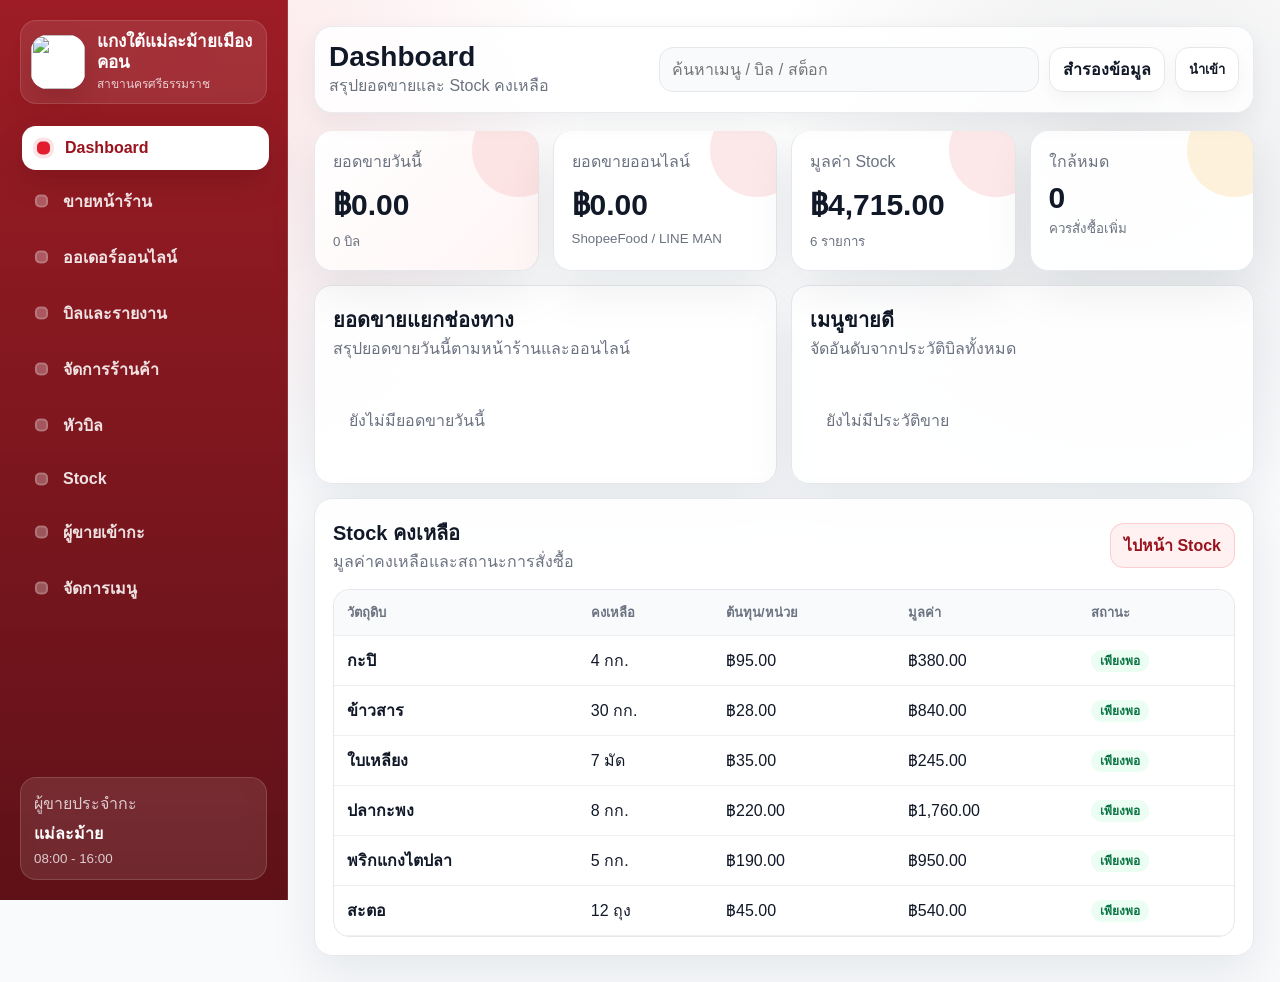
==== index.html @ e98dcb9d "Add files via upload" ====
<!doctype html>
<html lang="th">
<head>
  <meta charset="utf-8">
  <meta name="viewport" content="width=device-width, initial-scale=1">
  <title>POS ร้านอาหารใต้</title>
  <link rel="icon" href="assets/app-icon.svg" type="image/svg+xml">
  <link rel="manifest" href="manifest.json">
  <link rel="stylesheet" href="styles.css">
</head>
<body>
  <div class="app">
    <aside class="side">
      <div class="brand">
        <div class="logo"><img src="assets/app-icon.svg" alt=""></div>
        <div>
          <h1 data-shop-name>แกงใต้แม่ละม้ายเมืองคอน</h1>
          <p data-branch>ระบบ POS ร้านอาหาร</p>
        </div>
      </div>
      <nav class="nav">
        <button class="active" data-route="dashboard">Dashboard</button>
        <button data-route="pos">ขายหน้าร้าน</button>
        <button data-route="online">ออเดอร์ออนไลน์</button>
        <button data-route="orders">บิลและรายงาน</button>
        <button data-route="shop">จัดการร้านค้า</button>
        <button data-route="receipt">หัวบิล</button>
        <button data-route="stock">Stock</button>
        <button data-route="sellers">ผู้ขายเข้ากะ</button>
        <button data-route="menu">จัดการเมนู</button>
      </nav>
      <div class="shift-card">
        <span>ผู้ขายประจำกะ</span>
        <strong data-current-seller>-</strong>
        <small data-shift-time>-</small>
      </div>
    </aside>

    <main class="main">
      <header class="topbar">
        <div>
          <h2 id="pageTitle">ขายหน้าร้าน</h2>
          <p id="pageSubtitle">เลือกเมนู รับออเดอร์ และปิดบิล</p>
        </div>
        <div class="toolbar">
          <input id="searchInput" type="search" placeholder="ค้นหาเมนู / บิล / สต็อก">
          <button id="backupBtn" class="ghost">สำรองข้อมูล</button>
          <label class="ghost import">นำเข้า<input id="restoreInput" type="file" accept="application/json"></label>
        </div>
      </header>

      <section id="view-dashboard" class="view active">
        <div class="dashboard-kpis">
          <div class="dash-kpi sales"><span>ยอดขายวันนี้</span><strong id="dashSales">฿0.00</strong><small id="dashBills">0 บิล</small></div>
          <div class="dash-kpi"><span>ยอดขายออนไลน์</span><strong id="dashOnlineSales">฿0.00</strong><small>ShopeeFood / LINE MAN</small></div>
          <div class="dash-kpi"><span>มูลค่า Stock</span><strong id="dashStockValue">฿0.00</strong><small id="dashStockItems">0 รายการ</small></div>
          <div class="dash-kpi alert"><span>ใกล้หมด</span><strong id="dashLowStock">0</strong><small>ควรสั่งซื้อเพิ่ม</small></div>
        </div>
        <div class="dashboard-grid">
          <section class="panel">
            <div class="panel-head">
              <div><h3>ยอดขายแยกช่องทาง</h3><p>สรุปยอดขายวันนี้ตามหน้าร้านและออนไลน์</p></div>
            </div>
            <div id="channelSummary" class="summary-list"></div>
          </section>
          <section class="panel">
            <div class="panel-head">
              <div><h3>เมนูขายดี</h3><p>จัดอันดับจากประวัติบิลทั้งหมด</p></div>
            </div>
            <div id="bestSellerSummary" class="summary-list"></div>
          </section>
          <section class="panel wide-panel">
            <div class="panel-head">
              <div><h3>Stock คงเหลือ</h3><p>มูลค่าคงเหลือและสถานะการสั่งซื้อ</p></div>
              <button class="primary-soft" data-route-shortcut="stock">ไปหน้า Stock</button>
            </div>
            <div class="table-wrap">
              <table>
                <thead><tr><th>วัตถุดิบ</th><th>คงเหลือ</th><th>ต้นทุน/หน่วย</th><th>มูลค่า</th><th>สถานะ</th></tr></thead>
                <tbody id="dashboardStockTable"></tbody>
              </table>
            </div>
          </section>
        </div>
      </section>

      <section id="view-pos" class="view">
        <div class="pos-grid">
          <section class="panel">
            <div class="panel-head">
              <div>
                <h3>เมนูอาหารใต้</h3>
                <p>แตะเมนูเพื่อเพิ่มลงบิล</p>
              </div>
              <div id="categoryTabs" class="tabs"></div>
            </div>
            <div id="menuCards" class="menu-cards"></div>
          </section>

          <aside class="panel bill-panel">
            <div class="bill-head">
              <label>โต๊ะ / ช่องทาง<select id="tableSelect"></select></label>
              <label>ผู้ขาย<select id="sellerSelect"></select></label>
            </div>
            <div class="bill-meta">
              <strong id="billNo">บิลใหม่</strong>
              <span id="billQty">0 รายการ</span>
            </div>
            <div id="cartItems" class="cart"></div>
            <div class="summary">
              <div><span>ยอดอาหาร</span><strong id="sumSub">฿0.00</strong></div>
              <div><span>ส่วนลด</span><input id="discountInput" type="number" min="0" step="1" value="0"></div>
              <div><span>ค่าบริการ</span><strong id="sumService">฿0.00</strong></div>
              <div><span>ภาษี</span><strong id="sumTax">฿0.00</strong></div>
              <div class="total"><span>รวมสุทธิ</span><strong id="sumTotal">฿0.00</strong></div>
            </div>
            <div class="pay">
              <div class="pay-tabs" id="payTabs">
                <button class="active" data-pay="เงินสด">เงินสด</button>
                <button data-pay="โอน">โอน</button>
                <button data-pay="บัตร">บัตร</button>
                <button data-pay="แพลตฟอร์ม">แพลตฟอร์ม</button>
              </div>
              <label>รับเงิน<input id="paidInput" type="number" min="0" step="1"></label>
              <div class="change">เงินทอน <strong id="changeText">฿0.00</strong></div>
              <div class="bill-actions">
                <button id="clearBillBtn" class="danger-soft">ล้างบิล</button>
                <button id="checkoutBtn" class="primary">ชำระเงิน / พิมพ์</button>
              </div>
            </div>
          </aside>
        </div>
      </section>

      <section id="view-online" class="view">
        <div class="panel">
          <div class="panel-head">
            <div>
              <h3>ออเดอร์ออนไลน์</h3>
              <p>รับออเดอร์จากแพลตฟอร์มเดลิเวอรี แล้วส่งเข้าหน้าขายทันที</p>
            </div>
          </div>
          <div id="onlineChannels" class="online-grid"></div>
        </div>
        <div class="panel online-help">
          <h3>ขั้นตอนรับออเดอร์</h3>
          <div class="steps">
            <div><strong>1</strong><span>เลือกระบบ ShopeeFood หรือ LINE MAN</span></div>
            <div><strong>2</strong><span>เพิ่มรายการอาหารตามออเดอร์ลูกค้า</span></div>
            <div><strong>3</strong><span>เลือกชำระแบบแพลตฟอร์ม แล้วปิดบิล/พิมพ์ใบสั่งอาหาร</span></div>
          </div>
        </div>
      </section>

      <section id="view-orders" class="view">
        <div class="kpis">
          <div><span>ยอดขายวันนี้</span><strong id="kpiSales">฿0.00</strong></div>
          <div><span>จำนวนบิล</span><strong id="kpiBills">0</strong></div>
          <div><span>เฉลี่ยต่อบิล</span><strong id="kpiAvg">฿0.00</strong></div>
          <div><span>เมนูขายดี</span><strong id="kpiBest">-</strong></div>
        </div>
        <div class="panel">
          <div class="panel-head">
            <div><h3>ประวัติบิล</h3><p>ดูย้อนหลังและพิมพ์ใบเสร็จซ้ำ</p></div>
            <button id="printReportBtn" class="ghost">พิมพ์รายงาน</button>
          </div>
          <div class="table-wrap">
            <table>
              <thead><tr><th>เวลา</th><th>เลขบิล</th><th>โต๊ะ</th><th>ผู้ขาย</th><th>ชำระ</th><th>ยอดสุทธิ</th><th></th></tr></thead>
              <tbody id="ordersTable"></tbody>
            </table>
          </div>
        </div>
      </section>

      <section id="view-shop" class="view">
        <div class="panel">
          <div class="panel-head"><div><h3>จัดการร้านค้า</h3><p>ข้อมูลร้านสำหรับระบบและใบเสร็จ</p></div></div>
          <form id="shopForm" class="form-grid">
            <label>ชื่อร้าน<input name="name" required></label>
            <label>สาขา<input name="branch"></label>
            <label>เบอร์โทร<input name="phone"></label>
            <label>เลขผู้เสียภาษี<input name="taxId"></label>
            <label class="wide">ที่อยู่<textarea name="address" rows="3"></textarea></label>
            <label>ค่าบริการ (%)<input name="serviceRate" type="number" min="0" step="0.1"></label>
            <label>ภาษี (%)<input name="taxRate" type="number" min="0" step="0.1"></label>
            <button class="primary wide" type="submit">บันทึกข้อมูลร้าน</button>
          </form>
        </div>
      </section>

      <section id="view-receipt" class="view">
        <div class="panel">
          <div class="panel-head"><div><h3>หัวบิลและข้อความท้ายบิล</h3><p>ปรับข้อความที่ปรากฏบนใบเสร็จ</p></div></div>
          <form id="receiptForm" class="form-grid">
            <label>ชื่อหัวบิล<input name="title"></label>
            <label>เลขเครื่อง POS<input name="posId"></label>
            <label class="wide">ข้อความหัวบิล<textarea name="headerNote" rows="3"></textarea></label>
            <label class="wide">ข้อความท้ายบิล<textarea name="footerNote" rows="3"></textarea></label>
            <button class="primary wide" type="submit">บันทึกหัวบิล</button>
          </form>
          <div id="receiptPreview" class="receipt-preview"></div>
        </div>
      </section>

      <section id="view-stock" class="view">
        <div class="panel">
          <div class="panel-head">
            <div><h3>Stock วัตถุดิบ</h3><p>จำนวนคงเหลือ ต้นทุน และจุดสั่งซื้อ</p></div>
            <button id="newStockBtn" class="primary-soft">เพิ่มวัตถุดิบ</button>
          </div>
          <div id="stockCards" class="stock-cards"></div>
        </div>
      </section>

      <section id="view-sellers" class="view">
        <div class="panel">
          <div class="panel-head">
            <div><h3>จัดการผู้ขายที่เข้ากะ</h3><p>เปิด/ปิดกะ เลือกผู้ขายประจำหน้าร้าน</p></div>
            <button id="newSellerBtn" class="primary-soft">เพิ่มผู้ขาย</button>
          </div>
          <div id="sellerCards" class="seller-cards"></div>
        </div>
      </section>

      <section id="view-menu" class="view">
        <div class="panel">
          <div class="panel-head">
            <div><h3>จัดการเมนู</h3><p>เพิ่มรูปอาหาร ราคา หมวด และสถานะเปิดขาย</p></div>
            <button id="newMenuBtn" class="primary-soft">เพิ่มเมนู</button>
          </div>
          <div class="table-wrap">
            <table>
              <thead><tr><th>รูป</th><th>เมนู</th><th>หมวด</th><th>ราคา</th><th>สถานะ</th><th></th></tr></thead>
              <tbody id="menuTable"></tbody>
            </table>
          </div>
        </div>
      </section>
    </main>
  </div>

  <dialog id="menuDialog">
    <form id="menuForm" method="dialog" class="dialog-form">
      <h3>เมนูอาหาร</h3>
      <input type="hidden" name="id">
      <label>ชื่อเมนู<input name="name" required></label>
      <label>หมวด<input name="category" required></label>
      <label>ราคา<input name="price" type="number" min="0" step="1" required></label>
      <label>รูปอาหาร<input name="imageFile" type="file" accept="image/*"></label>
      <img id="menuImagePreview" class="image-preview" alt="">
      <label class="check"><input name="available" type="checkbox"> เปิดขาย</label>
      <div class="dialog-actions"><button type="button" data-close-dialog class="ghost">ยกเลิก</button><button class="primary" value="default">บันทึก</button></div>
    </form>
  </dialog>

  <dialog id="stockDialog">
    <form id="stockForm" method="dialog" class="dialog-form">
      <h3>วัตถุดิบ</h3>
      <input type="hidden" name="id">
      <label>ชื่อวัตถุดิบ<input name="name" required></label>
      <label>จำนวนคงเหลือ<input name="qty" type="number" min="0" step="0.1" required></label>
      <label>หน่วย<input name="unit" required></label>
      <label>ราคาต้นทุนต่อหน่วย<input name="cost" type="number" min="0" step="0.01"></label>
      <label>จุดสั่งซื้อ<input name="reorder" type="number" min="0" step="0.1"></label>
      <div class="dialog-actions"><button type="button" data-close-dialog class="ghost">ยกเลิก</button><button class="primary" value="default">บันทึก</button></div>
    </form>
  </dialog>

  <dialog id="sellerDialog">
    <form id="sellerForm" method="dialog" class="dialog-form">
      <h3>ผู้ขาย</h3>
      <input type="hidden" name="id">
      <label>ชื่อผู้ขาย<input name="name" required></label>
      <label>ตำแหน่ง<input name="role" placeholder="แคชเชียร์ / เจ้าของร้าน"></label>
      <label>เวลาเข้ากะ<input name="shiftStart" type="time"></label>
      <label>เวลาออกกะ<input name="shiftEnd" type="time"></label>
      <label class="check"><input name="active" type="checkbox"> อยู่ในกะ</label>
      <div class="dialog-actions"><button type="button" data-close-dialog class="ghost">ยกเลิก</button><button class="primary" value="default">บันทึก</button></div>
    </form>
  </dialog>

  <div id="printArea" class="print-area"></div>
  <script src="app.js"></script>
</body>
</html>
---- styles.css ----
:root {
  --bg: #f6f7fb;
  --panel: #ffffff;
  --ink: #171923;
  --muted: #667085;
  --line: #e4e7ec;
  --red: #d71920;
  --red-dark: #a80f16;
  --red-soft: #fff1f2;
  --green: #087443;
  --amber: #a15c07;
  --shadow: 0 18px 46px rgba(16, 24, 40, 0.09);
  --radius: 8px;
}

* { box-sizing: border-box; }
body {
  margin: 0;
  color: var(--ink);
  background:
    linear-gradient(135deg, rgba(215, 25, 32, 0.08), transparent 32%),
    linear-gradient(315deg, rgba(215, 25, 32, 0.06), transparent 36%),
    var(--bg);
  font-family: "Segoe UI", Tahoma, sans-serif;
}
button, input, select, textarea { font: inherit; }
button { border: 0; cursor: pointer; }
input, select, textarea {
  width: 100%;
  border: 1px solid var(--line);
  border-radius: var(--radius);
  padding: 10px 12px;
  background: #fff;
  color: var(--ink);
}
input:focus, select:focus, textarea:focus {
  outline: none;
  border-color: rgba(215, 25, 32, 0.55);
  box-shadow: 0 0 0 3px rgba(215, 25, 32, 0.1);
}
.app {
  min-height: 100vh;
  display: grid;
  grid-template-columns: 270px 1fr;
}
.side {
  background: linear-gradient(180deg, #b80f18, #780a10);
  color: #fff;
  padding: 22px;
  display: flex;
  flex-direction: column;
  gap: 22px;
}
.brand {
  display: grid;
  grid-template-columns: 54px 1fr;
  gap: 12px;
  align-items: center;
}
.logo {
  height: 54px;
  width: 54px;
  border-radius: var(--radius);
  display: grid;
  place-items: center;
  background: #fff;
  color: var(--red-dark);
  font-weight: 900;
  overflow: hidden;
  box-shadow: 0 12px 26px rgba(82, 7, 12, 0.22);
}
.logo img {
  width: 100%;
  height: 100%;
  display: block;
}
.brand h1, .brand p, .topbar h2, .topbar p, .panel-head h3, .panel-head p { margin: 0; }
.brand h1 { font-size: 18px; line-height: 1.25; }
.brand p, .shift-card span, .shift-card small { color: rgba(255, 255, 255, 0.76); }
.nav { display: grid; gap: 8px; }
.nav button {
  min-height: 46px;
  text-align: left;
  color: #fff;
  background: rgba(255, 255, 255, 0.07);
  border: 1px solid rgba(255, 255, 255, 0.14);
  border-radius: var(--radius);
  padding: 10px 12px;
}
.nav button.active, .nav button:hover {
  background: #fff;
  color: var(--red-dark);
}
.shift-card {
  margin-top: auto;
  display: grid;
  gap: 5px;
  border: 1px solid rgba(255, 255, 255, 0.14);
  background: rgba(255, 255, 255, 0.08);
  border-radius: var(--radius);
  padding: 13px;
}
.main { padding: 24px; min-width: 0; }
.topbar {
  display: flex;
  justify-content: space-between;
  gap: 18px;
  align-items: center;
  margin-bottom: 18px;
}
.topbar h2 { font-size: 30px; }
.topbar p, .panel-head p, label { color: var(--muted); }
.toolbar { display: flex; gap: 10px; align-items: center; }
#searchInput { width: min(34vw, 380px); }
.view { display: none; }
.view.active { display: block; }
.panel, .kpis > div, .dash-kpi {
  background: rgba(255, 255, 255, 0.92);
  border: 1px solid var(--line);
  border-radius: var(--radius);
  box-shadow: var(--shadow);
}
.panel { padding: 16px; }
.panel-head {
  display: flex;
  justify-content: space-between;
  align-items: flex-start;
  gap: 12px;
  margin-bottom: 15px;
}
.panel-head h3 { font-size: 22px; }
.pos-grid {
  display: grid;
  grid-template-columns: minmax(0, 1fr) 410px;
  gap: 16px;
}
.tabs, .pay-tabs { display: flex; flex-wrap: wrap; gap: 7px; }
.tabs button, .pay-tabs button {
  border-radius: var(--radius);
  background: #f2f4f7;
  color: var(--ink);
  padding: 8px 11px;
}
.tabs button.active, .pay-tabs button.active {
  background: var(--red);
  color: #fff;
}
.menu-cards {
  display: grid;
  grid-template-columns: repeat(auto-fill, minmax(190px, 1fr));
  gap: 13px;
}
.food-card {
  min-height: 220px;
  background: #fff;
  border: 1px solid var(--line);
  border-radius: var(--radius);
  overflow: hidden;
  display: grid;
  text-align: left;
  transition: transform .16s ease, box-shadow .16s ease;
}
.food-card:hover {
  transform: translateY(-2px);
  box-shadow: 0 16px 30px rgba(215, 25, 32, 0.14);
  border-color: rgba(215, 25, 32, 0.28);
}
.food-img {
  aspect-ratio: 4 / 3;
  background: linear-gradient(135deg, #fff1f2, #f8fafc);
  display: grid;
  place-items: center;
  color: var(--red-dark);
  font-weight: 800;
  overflow: hidden;
}
.food-img img { width: 100%; height: 100%; object-fit: cover; display: block; }
.food-body { padding: 12px; display: grid; gap: 6px; }
.food-body small { color: var(--muted); }
.price { color: var(--red-dark); font-weight: 900; font-size: 20px; }
.bill-panel {
  position: sticky;
  top: 18px;
  max-height: calc(100vh - 48px);
  display: flex;
  flex-direction: column;
}
.bill-head { display: grid; grid-template-columns: 1fr 1fr; gap: 10px; }
label { display: grid; gap: 6px; font-size: 13px; }
.bill-meta, .change {
  display: flex;
  justify-content: space-between;
  padding: 12px 0;
  color: var(--muted);
}
.cart {
  min-height: 190px;
  overflow: auto;
  border-top: 1px solid var(--line);
  border-bottom: 1px solid var(--line);
}
.cart-line {
  display: grid;
  grid-template-columns: 1fr auto;
  gap: 10px;
  padding: 12px 0;
  border-bottom: 1px dashed var(--line);
}
.qty { display: flex; align-items: center; justify-content: flex-end; gap: 6px; margin-top: 6px; }
.qty button {
  width: 30px;
  height: 30px;
  border-radius: 50%;
  color: var(--red-dark);
  background: var(--red-soft);
}
.summary { display: grid; gap: 8px; padding: 14px 0; }
.summary > div { display: flex; justify-content: space-between; align-items: center; gap: 10px; }
.summary input { max-width: 120px; text-align: right; }
.summary .total {
  border-top: 1px solid var(--line);
  padding-top: 9px;
  font-size: 22px;
}
.pay { margin-top: auto; display: grid; gap: 10px; }
.bill-actions { display: grid; grid-template-columns: 1fr 1.5fr; gap: 9px; }
.dashboard-kpis {
  display: grid;
  grid-template-columns: repeat(4, minmax(0, 1fr));
  gap: 12px;
  margin-bottom: 14px;
}
.dash-kpi {
  padding: 16px;
  border-top: 5px solid var(--red);
}
.dash-kpi.sales {
  background: linear-gradient(135deg, #fff, #fff5f5);
}
.dash-kpi.alert {
  border-top-color: #f59e0b;
}
.dash-kpi span,
.dash-kpi small {
  display: block;
  color: var(--muted);
}
.dash-kpi strong {
  display: block;
  margin: 7px 0 3px;
  font-size: 27px;
}
.dashboard-grid {
  display: grid;
  grid-template-columns: 1fr 1fr;
  gap: 14px;
}
.wide-panel {
  grid-column: 1 / -1;
}
.summary-list {
  display: grid;
  gap: 10px;
}
.summary-row {
  display: flex;
  justify-content: space-between;
  align-items: center;
  gap: 12px;
  border: 1px solid var(--line);
  border-radius: var(--radius);
  background: #fff;
  padding: 12px;
}
.summary-row span,
.summary-row small {
  display: grid;
  gap: 3px;
}
.summary-row small {
  color: var(--muted);
  font-size: 12px;
}
.online-grid {
  display: grid;
  grid-template-columns: repeat(auto-fit, minmax(260px, 1fr));
  gap: 14px;
}
.online-card {
  border: 1px solid var(--line);
  border-top: 5px solid var(--channel);
  border-radius: var(--radius);
  background: #fff;
  padding: 16px;
  display: grid;
  gap: 12px;
}
.online-mark {
  width: 54px;
  height: 54px;
  border-radius: 14px;
  display: grid;
  place-items: center;
  color: #fff;
  background: var(--channel);
  font-weight: 900;
  box-shadow: 0 12px 26px rgba(16, 24, 40, 0.16);
}
.online-card > div:nth-child(2) {
  display: grid;
  gap: 4px;
}
.online-card > div:nth-child(2) span {
  color: var(--muted);
}
.online-stats {
  display: grid;
  grid-template-columns: 1fr 1fr;
  gap: 8px;
}
.online-stats > div {
  background: #f8fafc;
  border: 1px solid var(--line);
  border-radius: var(--radius);
  padding: 10px;
}
.online-stats small {
  display: block;
  color: var(--muted);
  margin-bottom: 4px;
}
.online-help {
  margin-top: 14px;
}
.steps {
  display: grid;
  grid-template-columns: repeat(3, minmax(0, 1fr));
  gap: 12px;
}
.steps > div {
  display: grid;
  grid-template-columns: 34px 1fr;
  align-items: center;
  gap: 9px;
  border: 1px solid var(--line);
  border-radius: var(--radius);
  padding: 12px;
  background: #fff;
}
.steps strong {
  width: 34px;
  height: 34px;
  border-radius: 50%;
  display: grid;
  place-items: center;
  background: var(--red-soft);
  color: var(--red-dark);
}
.primary, .primary-soft, .ghost, .danger-soft {
  min-height: 40px;
  border-radius: var(--radius);
  padding: 9px 13px;
  display: inline-flex;
  align-items: center;
  justify-content: center;
  gap: 8px;
  white-space: nowrap;
}
.primary { background: var(--red); color: #fff; font-weight: 800; }
.primary:hover { background: var(--red-dark); }
.primary-soft { background: var(--red-soft); color: var(--red-dark); font-weight: 700; }
.ghost { background: #fff; color: var(--ink); border: 1px solid var(--line); }
.danger-soft { background: #fff1f2; color: #b42318; }
.import input { display: none; }
.kpis {
  display: grid;
  grid-template-columns: repeat(4, minmax(0, 1fr));
  gap: 12px;
  margin-bottom: 14px;
}
.kpis > div { padding: 16px; }
.kpis span { display: block; color: var(--muted); font-size: 13px; }
.kpis strong { display: block; margin-top: 6px; font-size: 24px; }
.table-wrap { overflow: auto; }
table { width: 100%; border-collapse: collapse; }
th, td { text-align: left; padding: 12px 13px; border-bottom: 1px solid var(--line); vertical-align: middle; }
th { color: var(--muted); font-size: 13px; background: #fbfcfe; }
.row-actions { display: flex; gap: 7px; justify-content: flex-end; }
.row-actions button { border-radius: var(--radius); padding: 7px 9px; background: #f2f4f7; color: var(--ink); }
.thumb { width: 62px; height: 48px; border-radius: var(--radius); object-fit: cover; background: var(--red-soft); display: block; }
.form-grid {
  display: grid;
  grid-template-columns: repeat(2, minmax(0, 1fr));
  gap: 14px;
}
.wide { grid-column: 1 / -1; }
.receipt-preview {
  margin-top: 16px;
  width: min(360px, 100%);
  background: #fff;
  border: 1px dashed var(--line);
  border-radius: var(--radius);
  padding: 16px;
  line-height: 1.55;
}
.stock-cards, .seller-cards {
  display: grid;
  grid-template-columns: repeat(auto-fill, minmax(240px, 1fr));
  gap: 12px;
}
.stock-card, .seller-card {
  background: #fff;
  border: 1px solid var(--line);
  border-radius: var(--radius);
  padding: 14px;
  display: grid;
  gap: 9px;
}
.stock-card.low { border-color: rgba(215, 25, 32, .36); background: #fff8f8; }
.pill {
  justify-self: start;
  border-radius: 999px;
  padding: 4px 9px;
  font-size: 12px;
  background: var(--red-soft);
  color: var(--red-dark);
}
.pill.ok { background: #ecfdf3; color: var(--green); }
.pill.warn { background: #fff4df; color: var(--amber); }
.meter { height: 9px; border-radius: 999px; overflow: hidden; background: #eef2f6; }
.meter span { display: block; height: 100%; background: var(--red); }
dialog {
  width: min(460px, calc(100vw - 24px));
  border: 0;
  border-radius: var(--radius);
  box-shadow: var(--shadow);
}
dialog::backdrop { background: rgba(15, 23, 42, .42); }
.dialog-form { display: grid; gap: 12px; }
.dialog-form h3 { margin: 0; }
.dialog-actions { display: flex; justify-content: flex-end; gap: 8px; }
.check { display: flex; align-items: center; gap: 9px; color: var(--ink); }
.check input { width: auto; }
.image-preview {
  display: none;
  width: 130px;
  height: 95px;
  object-fit: cover;
  border-radius: var(--radius);
  border: 1px solid var(--line);
}
.empty { color: var(--muted); padding: 16px; }
.print-area { display: none; }
@media print {
  body * { visibility: hidden; }
  .print-area, .print-area * { visibility: visible; }
  .print-area {
    display: block;
    position: absolute;
    left: 0;
    top: 0;
    width: 72mm;
    padding: 7mm;
    background: #fff;
    color: #000;
    font-size: 12px;
  }
  .print-area h2 { margin: 0 0 5px; text-align: center; font-size: 17px; }
  .print-row { display: flex; justify-content: space-between; gap: 8px; }
  .print-center { text-align: center; }
}
@media (max-width: 1160px) {
  .app { grid-template-columns: 1fr; }
  .side { position: sticky; top: 0; z-index: 5; padding: 12px; }
  .nav { grid-template-columns: repeat(9, minmax(120px, 1fr)); overflow-x: auto; }
  .shift-card { display: none; }
  .pos-grid { grid-template-columns: 1fr; }
  .bill-panel { position: static; max-height: none; }
}
@media (max-width: 740px) {
  .main { padding: 14px; }
  .topbar, .toolbar, .panel-head { display: grid; }
  #searchInput { width: 100%; }
  .kpis, .form-grid, .bill-head, .steps, .dashboard-kpis, .dashboard-grid { grid-template-columns: 1fr; }
  .wide-panel { grid-column: auto; }
  .wide { grid-column: auto; }
}

/* Modern UI refresh */
:root {
  --bg: #f8fafc;
  --panel: #ffffff;
  --ink: #111827;
  --muted: #6b7280;
  --line: #e5e7eb;
  --red: #e11d2e;
  --red-dark: #99131c;
  --red-soft: #fff1f2;
  --green: #087443;
  --amber: #b45309;
  --shadow: 0 18px 50px rgba(15, 23, 42, 0.08);
  --shadow-soft: 0 8px 24px rgba(15, 23, 42, 0.06);
}

body {
  background:
    radial-gradient(circle at 12% 8%, rgba(225, 29, 46, 0.12), transparent 30%),
    radial-gradient(circle at 88% 14%, rgba(15, 23, 42, 0.08), transparent 26%),
    linear-gradient(180deg, #fff, var(--bg) 42%);
}

.app {
  grid-template-columns: 288px 1fr;
}

.side {
  position: sticky;
  top: 0;
  height: 100vh;
  background:
    linear-gradient(180deg, rgba(153, 19, 28, 0.96), rgba(91, 12, 19, 0.98)),
    radial-gradient(circle at 35% 8%, rgba(255, 255, 255, 0.18), transparent 32%);
  padding: 20px;
  border-right: 1px solid rgba(255, 255, 255, 0.12);
}

.brand {
  padding: 10px;
  border-radius: 16px;
  background: rgba(255, 255, 255, 0.09);
  border: 1px solid rgba(255, 255, 255, 0.13);
}

.logo {
  border-radius: 16px;
}

.brand h1 {
  font-size: 17px;
  font-weight: 850;
}

.brand p {
  font-size: 12px;
}

.nav {
  gap: 7px;
}

.nav button {
  position: relative;
  min-height: 44px;
  padding: 11px 12px 11px 42px;
  border-radius: 14px;
  color: rgba(255, 255, 255, 0.88);
  background: transparent;
  border: 1px solid transparent;
  font-weight: 650;
  transition: background .16s ease, color .16s ease, transform .16s ease;
}

.nav button::before {
  content: "";
  position: absolute;
  left: 14px;
  top: 50%;
  width: 13px;
  height: 13px;
  border-radius: 5px;
  background: rgba(255, 255, 255, 0.28);
  transform: translateY(-50%);
  box-shadow: inset 0 0 0 2px rgba(255, 255, 255, 0.18);
}

.nav button.active,
.nav button:hover {
  color: var(--red-dark);
  background: #fff;
  border-color: rgba(255, 255, 255, 0.72);
  transform: translateX(2px);
  box-shadow: 0 14px 28px rgba(63, 7, 12, 0.18);
}

.nav button.active::before,
.nav button:hover::before {
  background: var(--red);
  box-shadow: 0 0 0 4px rgba(225, 29, 46, 0.12);
}

.shift-card {
  border-radius: 16px;
  background: rgba(255, 255, 255, 0.1);
  backdrop-filter: blur(8px);
}

.main {
  padding: 26px;
}

.topbar {
  position: sticky;
  top: 0;
  z-index: 4;
  padding: 14px;
  border: 1px solid rgba(229, 231, 235, 0.82);
  border-radius: 18px;
  background: rgba(255, 255, 255, 0.84);
  backdrop-filter: blur(14px);
  box-shadow: var(--shadow-soft);
}

.topbar h2 {
  font-size: 28px;
  line-height: 1.15;
  letter-spacing: 0;
}

.toolbar {
  align-items: stretch;
}

#searchInput {
  min-height: 44px;
  border-radius: 14px;
  background: #f9fafb;
}

input,
select,
textarea {
  border-radius: 12px;
}

.panel,
.kpis > div,
.dash-kpi {
  border-radius: 18px;
  background: rgba(255, 255, 255, 0.94);
  box-shadow: var(--shadow);
}

.panel {
  padding: 18px;
}

.panel-head {
  align-items: center;
}

.panel-head h3 {
  font-size: 20px;
  letter-spacing: 0;
}

.dashboard-kpis {
  gap: 14px;
}

.dash-kpi {
  position: relative;
  overflow: hidden;
  min-height: 132px;
  padding: 18px;
  border-top: 0;
}

.dash-kpi::after {
  content: "";
  position: absolute;
  right: -28px;
  top: -28px;
  width: 94px;
  height: 94px;
  border-radius: 50%;
  background: rgba(225, 29, 46, 0.1);
}

.dash-kpi strong {
  font-size: 30px;
  letter-spacing: 0;
}

.dash-kpi.alert::after {
  background: rgba(245, 158, 11, 0.14);
}

.summary-row,
.online-card,
.stock-card,
.seller-card {
  border-radius: 16px;
  box-shadow: 0 8px 22px rgba(15, 23, 42, 0.04);
}

.summary-row {
  transition: transform .16s ease, border-color .16s ease;
}

.summary-row:hover {
  transform: translateY(-1px);
  border-color: rgba(225, 29, 46, 0.22);
}

.pos-grid {
  gap: 18px;
}

.menu-cards {
  grid-template-columns: repeat(auto-fill, minmax(210px, 1fr));
  gap: 14px;
}

.food-card {
  min-height: 238px;
  border-radius: 18px;
  box-shadow: 0 8px 24px rgba(15, 23, 42, 0.05);
}

.food-card:hover {
  transform: translateY(-3px);
  box-shadow: 0 18px 36px rgba(225, 29, 46, 0.14);
}

.food-img {
  background:
    linear-gradient(135deg, rgba(225, 29, 46, 0.14), rgba(255, 255, 255, 0.45)),
    #fff7f7;
}

.food-body {
  padding: 14px;
}

.food-body strong {
  font-size: 16px;
}

.price {
  font-size: 22px;
}

.bill-panel {
  border-color: rgba(225, 29, 46, 0.14);
}

.cart {
  border-radius: 14px;
  border: 1px solid var(--line);
  padding: 0 12px;
  background: #fafafa;
}

.cart-line {
  border-bottom-color: #edf0f3;
}

.summary {
  margin-top: 12px;
  padding: 14px;
  border-radius: 16px;
  background: #f9fafb;
}

.summary .total {
  color: var(--red-dark);
}

.pay-tabs {
  display: grid;
  grid-template-columns: repeat(4, minmax(0, 1fr));
}

.tabs button,
.pay-tabs button {
  border-radius: 999px;
  min-height: 38px;
  font-weight: 650;
}

.primary,
.primary-soft,
.ghost,
.danger-soft {
  min-height: 44px;
  border-radius: 14px;
  font-weight: 750;
}

.primary {
  background: linear-gradient(135deg, #ef3340, var(--red-dark));
  box-shadow: 0 12px 24px rgba(225, 29, 46, 0.2);
}

.primary:hover {
  filter: brightness(0.98);
}

.primary-soft {
  background: #fff1f2;
  border: 1px solid rgba(225, 29, 46, 0.16);
}

.ghost {
  background: #fff;
  box-shadow: 0 6px 16px rgba(15, 23, 42, 0.04);
}

.table-wrap {
  border: 1px solid var(--line);
  border-radius: 16px;
  background: #fff;
}

table {
  border-collapse: separate;
  border-spacing: 0;
}

th {
  background: #f8fafc;
  font-weight: 750;
}

th:first-child {
  border-top-left-radius: 16px;
}

th:last-child {
  border-top-right-radius: 16px;
}

td,
th {
  border-bottom-color: #edf0f3;
}

.pill {
  border-radius: 999px;
  font-weight: 700;
}

.online-card {
  border-top: 0;
  border-left: 6px solid var(--channel);
}

.online-mark {
  border-radius: 16px;
}

dialog {
  border-radius: 18px;
}

.dialog-form {
  gap: 14px;
}

@media (max-width: 1160px) {
  .app {
    grid-template-columns: 1fr;
  }
  .side {
    height: auto;
    position: sticky;
    padding: 12px;
  }
  .brand {
    grid-template-columns: 44px 1fr;
  }
  .logo {
    width: 44px;
    height: 44px;
  }
  .nav button {
    min-height: 42px;
    padding: 9px 12px 9px 36px;
  }
  .nav button::before {
    left: 12px;
  }
}

@media (max-width: 740px) {
  .main {
    padding: 12px;
  }
  .topbar {
    position: static;
    border-radius: 16px;
  }
  .pay-tabs,
  .bill-actions {
    grid-template-columns: 1fr 1fr;
  }
}
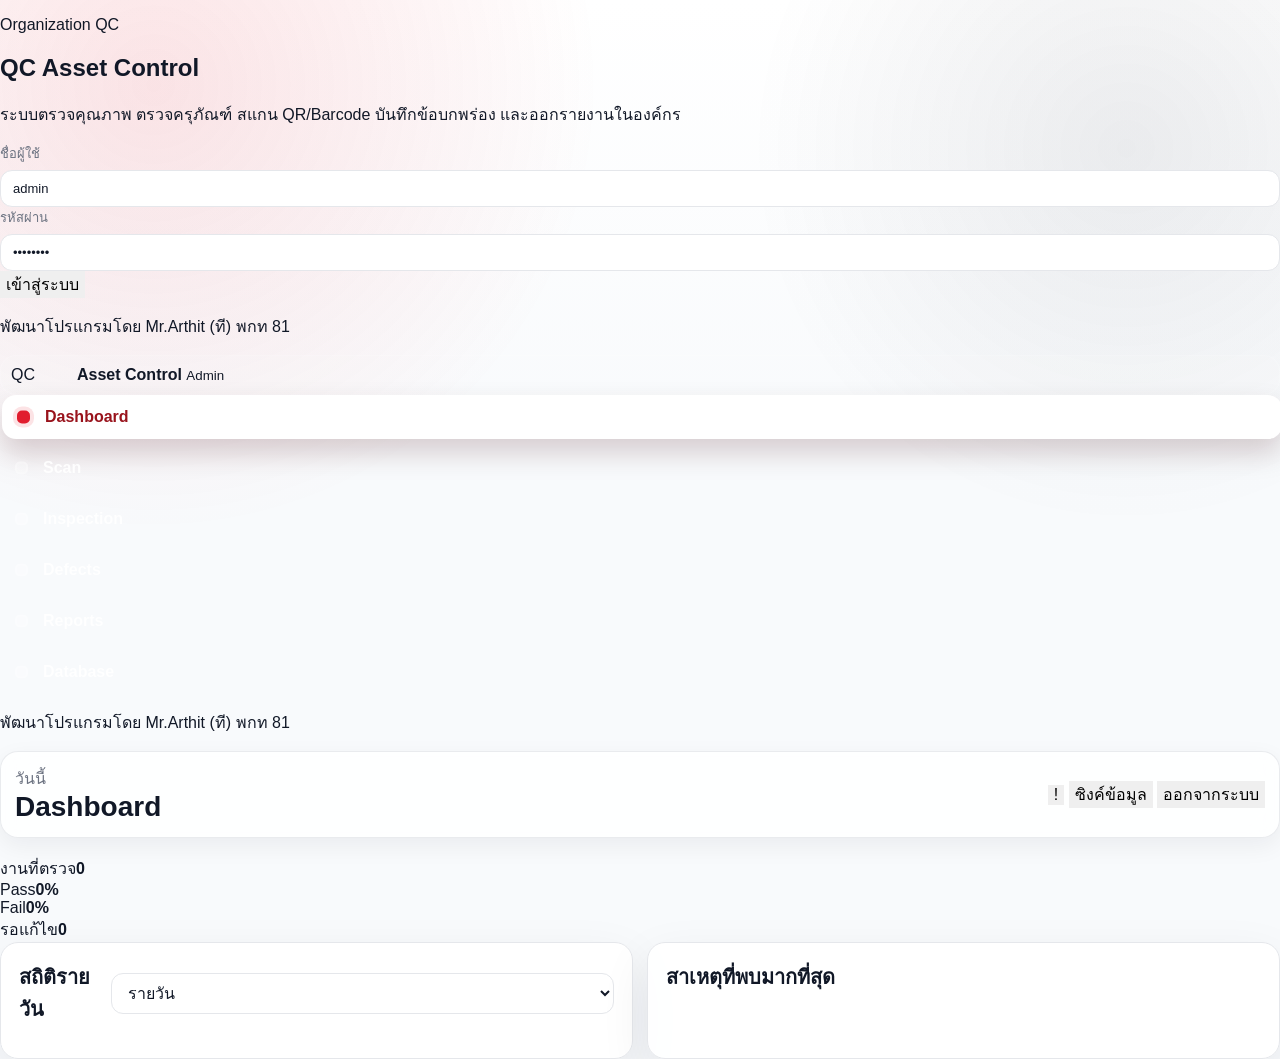
==== commit 7130db55: "Update print statement from 'Hello' to 'Goodbye'" ====
--- a/index.html
+++ b/index.html
@@ -1,286 +1,387 @@
 <!doctype html>
 <html lang="th">
-<head>
-  <meta charset="utf-8">
-  <meta name="viewport" content="width=device-width, initial-scale=1">
-  <title>POS ร้านอาหารใต้</title>
-  <link rel="icon" href="assets/app-icon.svg" type="image/svg+xml">
-  <link rel="manifest" href="manifest.json">
-  <link rel="stylesheet" href="styles.css">
-</head>
-<body>
-  <div class="app">
-    <aside class="side">
-      <div class="brand">
-        <div class="logo"><img src="assets/app-icon.svg" alt=""></div>
+  <head>
+    <meta charset="utf-8" />
+    <meta name="viewport" content="width=device-width, initial-scale=1" />
+    <title>QC Asset Control</title>
+    <link rel="stylesheet" href="styles.css" />
+  </head>
+  <body>
+    <main id="loginScreen" class="login-shell">
+      <section class="login-panel">
         <div>
-          <h1 data-shop-name>แกงใต้แม่ละม้ายเมืองคอน</h1>
-          <p data-branch>ระบบ POS ร้านอาหาร</p>
+          <p class="eyebrow">Organization QC</p>
+          <h1>QC Asset Control</h1>
+          <p class="muted">ระบบตรวจคุณภาพ ตรวจครุภัณฑ์ สแกน QR/Barcode บันทึกข้อบกพร่อง และออกรายงานในองค์กร</p>
         </div>
-      </div>
-      <nav class="nav">
-        <button class="active" data-route="dashboard">Dashboard</button>
-        <button data-route="pos">ขายหน้าร้าน</button>
-        <button data-route="online">ออเดอร์ออนไลน์</button>
-        <button data-route="orders">บิลและรายงาน</button>
-        <button data-route="shop">จัดการร้านค้า</button>
-        <button data-route="receipt">หัวบิล</button>
-        <button data-route="stock">Stock</button>
-        <button data-route="sellers">ผู้ขายเข้ากะ</button>
-        <button data-route="menu">จัดการเมนู</button>
-      </nav>
-      <div class="shift-card">
-        <span>ผู้ขายประจำกะ</span>
-        <strong data-current-seller>-</strong>
-        <small data-shift-time>-</small>
-      </div>
-    </aside>
-
-    <main class="main">
-      <header class="topbar">
-        <div>
-          <h2 id="pageTitle">ขายหน้าร้าน</h2>
-          <p id="pageSubtitle">เลือกเมนู รับออเดอร์ และปิดบิล</p>
+        <form id="loginForm" class="login-form">
+          <label>
+            ชื่อผู้ใช้
+            <input id="username" autocomplete="username" value="admin" required />
+          </label>
+          <label>
+            รหัสผ่าน
+            <input id="password" type="password" autocomplete="current-password" value="admin123" required />
+          </label>
+          <button type="submit">เข้าสู่ระบบ</button>
+          <p class="footer-credit">พัฒนาโปรแกรมโดย Mr.Arthit (ที) พกท 81</p>
+        </form>
+      </section>
+    </main>
+
+    <div id="appShell" class="app-shell hidden">
+      <aside class="sidebar">
+        <div class="brand">
+          <span class="brand-mark">QC</span>
+          <div>
+            <strong>Asset Control</strong>
+            <small id="roleBadge">Admin</small>
+          </div>
         </div>
-        <div class="toolbar">
-          <input id="searchInput" type="search" placeholder="ค้นหาเมนู / บิล / สต็อก">
-          <button id="backupBtn" class="ghost">สำรองข้อมูล</button>
-          <label class="ghost import">นำเข้า<input id="restoreInput" type="file" accept="application/json"></label>
+        <nav class="nav">
+          <button class="nav-item active" data-view="dashboard">Dashboard</button>
+          <button class="nav-item" data-view="scanner">Scan</button>
+          <button class="nav-item" data-view="inspection">Inspection</button>
+          <button class="nav-item" data-view="defects">Defects</button>
+          <button class="nav-item" data-view="reports">Reports</button>
+          <button class="nav-item" data-view="database">Database</button>
+        </nav>
+        <div class="sidebar-foot">
+          <p class="footer-credit">พัฒนาโปรแกรมโดย Mr.Arthit (ที) พกท 81</p>
         </div>
-      </header>
-
-      <section id="view-dashboard" class="view active">
-        <div class="dashboard-kpis">
-          <div class="dash-kpi sales"><span>ยอดขายวันนี้</span><strong id="dashSales">฿0.00</strong><small id="dashBills">0 บิล</small></div>
-          <div class="dash-kpi"><span>ยอดขายออนไลน์</span><strong id="dashOnlineSales">฿0.00</strong><small>ShopeeFood / LINE MAN</small></div>
-          <div class="dash-kpi"><span>มูลค่า Stock</span><strong id="dashStockValue">฿0.00</strong><small id="dashStockItems">0 รายการ</small></div>
-          <div class="dash-kpi alert"><span>ใกล้หมด</span><strong id="dashLowStock">0</strong><small>ควรสั่งซื้อเพิ่ม</small></div>
-        </div>
-        <div class="dashboard-grid">
+      </aside>
+
+      <main class="content">
+        <header class="topbar">
+          <div>
+            <p class="eyebrow" id="todayText">วันนี้</p>
+            <h2 id="viewTitle">Dashboard</h2>
+          </div>
+          <div class="top-actions">
+            <button id="notifyBtn" class="icon-button" title="แจ้งเตือน">!</button>
+            <button id="syncBtn">ซิงค์ข้อมูล</button>
+            <button id="logoutBtn" class="secondary">ออกจากระบบ</button>
+          </div>
+        </header>
+
+        <section id="dashboard" class="view active">
+          <div class="metric-grid">
+            <article class="metric"><span>งานที่ตรวจ</span><strong id="totalInspections">0</strong></article>
+            <article class="metric pass"><span>Pass</span><strong id="passRate">0%</strong></article>
+            <article class="metric fail"><span>Fail</span><strong id="failRate">0%</strong></article>
+            <article class="metric warn"><span>รอแก้ไข</span><strong id="openDefects">0</strong></article>
+          </div>
+          <div class="dashboard-grid">
+            <section class="panel">
+              <div class="panel-head">
+                <h3>สถิติรายวัน</h3>
+                <select id="chartMode">
+                  <option value="daily">รายวัน</option>
+                  <option value="monthly">รายเดือน</option>
+                </select>
+              </div>
+              <div id="barChart" class="bar-chart"></div>
+            </section>
+            <section class="panel">
+              <div class="panel-head">
+                <h3>สาเหตุที่พบมากที่สุด</h3>
+              </div>
+              <ol id="causeRanking" class="ranking"></ol>
+            </section>
+          </div>
+        </section>
+
+        <section id="scanner" class="view">
+          <div class="work-grid">
+            <section class="panel scanner-panel">
+              <div class="scan-frame">
+                <div class="scan-line"></div>
+                <span>QR / Barcode Scanner</span>
+              </div>
+              <div class="scan-actions">
+                <input id="scanInput" placeholder="สแกนหรือกรอกรหัส เช่น AST-1001" />
+                <button id="scanBtn">ดึงข้อมูล</button>
+              </div>
+              <p class="hint">รองรับการต่อยอดใช้กล้อง Android/Tablet ผ่าน Barcode Detector หรือ plugin สแกนจริง</p>
+            </section>
+            <section class="panel">
+              <div class="panel-head">
+                <h3>ข้อมูลสินค้า/ทรัพย์สิน</h3>
+              </div>
+              <div id="assetDetails" class="details empty">ยังไม่ได้เลือกทรัพย์สิน</div>
+            </section>
+          </div>
+        </section>
+
+        <section id="inspection" class="view">
+          <div class="admin-grid">
+            <form id="inspectionAssetAdminForm" class="panel form-grid compact admin-only">
+              <h3>เพิ่มรหัสทรัพย์สิน</h3>
+              <label>
+                รหัสทรัพย์สิน
+                <input id="quickAssetId" placeholder="เช่น AST-1004" required />
+              </label>
+              <label>
+                ชื่อ/รายละเอียด
+                <input id="quickAssetName" placeholder="เช่น เครื่องมือ QC ใหม่" />
+              </label>
+              <button type="submit" class="wide">เพิ่มและเลือกใช้</button>
+            </form>
+
+            <form id="checklistAdminForm" class="panel form-grid compact admin-only">
+              <h3>เพิ่มเช็กลิสต์มาตรฐาน</h3>
+              <label class="wide">
+                รายการเช็กลิสต์
+                <input id="newChecklistItem" placeholder="เช่น Serial Number ตรงกับทะเบียน" required />
+              </label>
+              <button type="submit" class="wide">เพิ่มเช็กลิสต์</button>
+            </form>
+          </div>
+
+          <form id="inspectionForm" class="panel form-grid">
+            <div class="form-header">
+              <h3>ตรวจสอบคุณภาพและทรัพย์สิน</h3>
+              <span id="selectedAssetBadge" class="status neutral">ยังไม่เลือกทรัพย์สิน</span>
+            </div>
+            <label>
+              รหัสทรัพย์สิน
+              <select id="assetSelect" required></select>
+            </label>
+            <label>
+              สถานะงาน
+              <select id="statusSelect">
+                <option>รอตรวจ</option>
+                <option>กำลังตรวจ</option>
+                <option>ผ่าน</option>
+                <option>ไม่ผ่าน</option>
+                <option>แก้ไขแล้ว</option>
+              </select>
+            </label>
+            <label>
+              ผลตรวจ
+              <select id="resultSelect">
+                <option value="Pass">Pass</option>
+                <option value="Fail">Fail</option>
+              </select>
+            </label>
+            <label>
+              คะแนนคุณภาพ
+              <input id="scoreInput" type="number" min="0" max="100" value="95" />
+            </label>
+            <label>
+              สภาพทรัพย์สิน
+              <select id="conditionSelect">
+                <option>ปกติ</option>
+                <option>ชำรุด</option>
+                <option>สูญหาย</option>
+                <option>รอซ่อม</option>
+              </select>
+            </label>
+            <label>
+              แนบรูปก่อนตรวจ
+              <input id="beforePhoto" type="file" accept="image/*" />
+            </label>
+            <label>
+              แนบรูปหลังตรวจ/จุดปัญหา
+              <input id="afterPhoto" type="file" accept="image/*" />
+            </label>
+            <div class="checklist">
+              <h4>เช็กลิสต์มาตรฐาน</h4>
+              <div id="checklistItems" class="checklist-items"></div>
+            </div>
+            <label class="wide">
+              หมายเหตุ
+              <textarea id="notesInput" rows="3" placeholder="รายละเอียดเพิ่มเติม"></textarea>
+            </label>
+            <label>
+              ลายเซ็นผู้ตรวจ
+              <input id="inspectorSign" placeholder="ชื่อผู้ตรวจ" required />
+            </label>
+            <label>
+              ลายเซ็นผู้อนุมัติ
+              <input id="approverSign" placeholder="ชื่อผู้อนุมัติ" />
+            </label>
+            <div class="gps-row">
+              <button type="button" id="gpsBtn" class="secondary">บันทึก GPS/เวลา</button>
+              <span id="gpsText" class="hint">ยังไม่มีพิกัด</span>
+            </div>
+            <button type="submit" class="wide">บันทึกการตรวจ</button>
+          </form>
+        </section>
+
+        <section id="defects" class="view">
+          <div class="work-grid">
+            <form id="defectForm" class="panel form-grid compact">
+              <h3>บันทึกข้อบกพร่อง</h3>
+              <label>
+                ทรัพย์สิน
+                <select id="defectAssetSelect" required></select>
+              </label>
+                <label>
+                  ประเภทปัญหา
+                <select id="defectType"></select>
+                </label>
+              <label>
+                สาเหตุ
+                <input id="defectCause" placeholder="เช่น ใช้งานหนัก, อุปกรณ์เสื่อม" required />
+              </label>
+              <label class="wide">
+                หมายเหตุ
+                <textarea id="defectNote" rows="3"></textarea>
+              </label>
+              <button type="submit">เพิ่มข้อบกพร่อง</button>
+            </form>
+            <section class="panel">
+              <div class="panel-head">
+                <h3>รายการปัญหา</h3>
+                <select id="defectFilter">
+                  <option value="all">ทั้งหมด</option>
+                  <option value="open">ยังไม่แก้ไข</option>
+                  <option value="resolved">แก้ไขแล้ว</option>
+                </select>
+              </div>
+              <div id="defectList" class="list"></div>
+            </section>
+          </div>
+        </section>
+
+        <section id="reports" class="view">
           <section class="panel">
             <div class="panel-head">
-              <div><h3>ยอดขายแยกช่องทาง</h3><p>สรุปยอดขายวันนี้ตามหน้าร้านและออนไลน์</p></div>
-            </div>
-            <div id="channelSummary" class="summary-list"></div>
-          </section>
-          <section class="panel">
-            <div class="panel-head">
-              <div><h3>เมนูขายดี</h3><p>จัดอันดับจากประวัติบิลทั้งหมด</p></div>
-            </div>
-            <div id="bestSellerSummary" class="summary-list"></div>
-          </section>
-          <section class="panel wide-panel">
-            <div class="panel-head">
-              <div><h3>Stock คงเหลือ</h3><p>มูลค่าคงเหลือและสถานะการสั่งซื้อ</p></div>
-              <button class="primary-soft" data-route-shortcut="stock">ไปหน้า Stock</button>
-            </div>
+              <h3>ค้นหาย้อนหลังและรายงาน</h3>
+              <div class="inline-actions">
+                <button id="exportCsvBtn">Export Excel/CSV</button>
+                <button id="printBtn" class="secondary">พิมพ์/PDF</button>
+              </div>
+            </div>
+            <input id="reportSearch" class="search" placeholder="ค้นหารหัส ชื่อ สถานะ หรือผลตรวจ" />
             <div class="table-wrap">
               <table>
-                <thead><tr><th>วัตถุดิบ</th><th>คงเหลือ</th><th>ต้นทุน/หน่วย</th><th>มูลค่า</th><th>สถานะ</th></tr></thead>
-                <tbody id="dashboardStockTable"></tbody>
+                <thead>
+                  <tr>
+                    <th>วันที่</th>
+                    <th>รหัส</th>
+                    <th>ชื่อ</th>
+                    <th>ผล</th>
+                    <th>สภาพ</th>
+                    <th>คะแนน</th>
+                    <th>ผู้ตรวจ</th>
+                  </tr>
+                </thead>
+                <tbody id="reportRows"></tbody>
               </table>
             </div>
           </section>
-        </div>
-      </section>
-
-      <section id="view-pos" class="view">
-        <div class="pos-grid">
-          <section class="panel">
-            <div class="panel-head">
-              <div>
-                <h3>เมนูอาหารใต้</h3>
-                <p>แตะเมนูเพื่อเพิ่มลงบิล</p>
-              </div>
-              <div id="categoryTabs" class="tabs"></div>
-            </div>
-            <div id="menuCards" class="menu-cards"></div>
-          </section>
-
-          <aside class="panel bill-panel">
-            <div class="bill-head">
-              <label>โต๊ะ / ช่องทาง<select id="tableSelect"></select></label>
-              <label>ผู้ขาย<select id="sellerSelect"></select></label>
-            </div>
-            <div class="bill-meta">
-              <strong id="billNo">บิลใหม่</strong>
-              <span id="billQty">0 รายการ</span>
-            </div>
-            <div id="cartItems" class="cart"></div>
-            <div class="summary">
-              <div><span>ยอดอาหาร</span><strong id="sumSub">฿0.00</strong></div>
-              <div><span>ส่วนลด</span><input id="discountInput" type="number" min="0" step="1" value="0"></div>
-              <div><span>ค่าบริการ</span><strong id="sumService">฿0.00</strong></div>
-              <div><span>ภาษี</span><strong id="sumTax">฿0.00</strong></div>
-              <div class="total"><span>รวมสุทธิ</span><strong id="sumTotal">฿0.00</strong></div>
-            </div>
-            <div class="pay">
-              <div class="pay-tabs" id="payTabs">
-                <button class="active" data-pay="เงินสด">เงินสด</button>
-                <button data-pay="โอน">โอน</button>
-                <button data-pay="บัตร">บัตร</button>
-                <button data-pay="แพลตฟอร์ม">แพลตฟอร์ม</button>
-              </div>
-              <label>รับเงิน<input id="paidInput" type="number" min="0" step="1"></label>
-              <div class="change">เงินทอน <strong id="changeText">฿0.00</strong></div>
-              <div class="bill-actions">
-                <button id="clearBillBtn" class="danger-soft">ล้างบิล</button>
-                <button id="checkoutBtn" class="primary">ชำระเงิน / พิมพ์</button>
-              </div>
-            </div>
-          </aside>
-        </div>
-      </section>
-
-      <section id="view-online" class="view">
-        <div class="panel">
-          <div class="panel-head">
-            <div>
-              <h3>ออเดอร์ออนไลน์</h3>
-              <p>รับออเดอร์จากแพลตฟอร์มเดลิเวอรี แล้วส่งเข้าหน้าขายทันที</p>
-            </div>
-          </div>
-          <div id="onlineChannels" class="online-grid"></div>
-        </div>
-        <div class="panel online-help">
-          <h3>ขั้นตอนรับออเดอร์</h3>
-          <div class="steps">
-            <div><strong>1</strong><span>เลือกระบบ ShopeeFood หรือ LINE MAN</span></div>
-            <div><strong>2</strong><span>เพิ่มรายการอาหารตามออเดอร์ลูกค้า</span></div>
-            <div><strong>3</strong><span>เลือกชำระแบบแพลตฟอร์ม แล้วปิดบิล/พิมพ์ใบสั่งอาหาร</span></div>
-          </div>
-        </div>
-      </section>
-
-      <section id="view-orders" class="view">
-        <div class="kpis">
-          <div><span>ยอดขายวันนี้</span><strong id="kpiSales">฿0.00</strong></div>
-          <div><span>จำนวนบิล</span><strong id="kpiBills">0</strong></div>
-          <div><span>เฉลี่ยต่อบิล</span><strong id="kpiAvg">฿0.00</strong></div>
-          <div><span>เมนูขายดี</span><strong id="kpiBest">-</strong></div>
-        </div>
-        <div class="panel">
-          <div class="panel-head">
-            <div><h3>ประวัติบิล</h3><p>ดูย้อนหลังและพิมพ์ใบเสร็จซ้ำ</p></div>
-            <button id="printReportBtn" class="ghost">พิมพ์รายงาน</button>
-          </div>
-          <div class="table-wrap">
-            <table>
-              <thead><tr><th>เวลา</th><th>เลขบิล</th><th>โต๊ะ</th><th>ผู้ขาย</th><th>ชำระ</th><th>ยอดสุทธิ</th><th></th></tr></thead>
-              <tbody id="ordersTable"></tbody>
-            </table>
-          </div>
-        </div>
-      </section>
-
-      <section id="view-shop" class="view">
-        <div class="panel">
-          <div class="panel-head"><div><h3>จัดการร้านค้า</h3><p>ข้อมูลร้านสำหรับระบบและใบเสร็จ</p></div></div>
-          <form id="shopForm" class="form-grid">
-            <label>ชื่อร้าน<input name="name" required></label>
-            <label>สาขา<input name="branch"></label>
-            <label>เบอร์โทร<input name="phone"></label>
-            <label>เลขผู้เสียภาษี<input name="taxId"></label>
-            <label class="wide">ที่อยู่<textarea name="address" rows="3"></textarea></label>
-            <label>ค่าบริการ (%)<input name="serviceRate" type="number" min="0" step="0.1"></label>
-            <label>ภาษี (%)<input name="taxRate" type="number" min="0" step="0.1"></label>
-            <button class="primary wide" type="submit">บันทึกข้อมูลร้าน</button>
-          </form>
-        </div>
-      </section>
-
-      <section id="view-receipt" class="view">
-        <div class="panel">
-          <div class="panel-head"><div><h3>หัวบิลและข้อความท้ายบิล</h3><p>ปรับข้อความที่ปรากฏบนใบเสร็จ</p></div></div>
-          <form id="receiptForm" class="form-grid">
-            <label>ชื่อหัวบิล<input name="title"></label>
-            <label>เลขเครื่อง POS<input name="posId"></label>
-            <label class="wide">ข้อความหัวบิล<textarea name="headerNote" rows="3"></textarea></label>
-            <label class="wide">ข้อความท้ายบิล<textarea name="footerNote" rows="3"></textarea></label>
-            <button class="primary wide" type="submit">บันทึกหัวบิล</button>
-          </form>
-          <div id="receiptPreview" class="receipt-preview"></div>
-        </div>
-      </section>
-
-      <section id="view-stock" class="view">
-        <div class="panel">
-          <div class="panel-head">
-            <div><h3>Stock วัตถุดิบ</h3><p>จำนวนคงเหลือ ต้นทุน และจุดสั่งซื้อ</p></div>
-            <button id="newStockBtn" class="primary-soft">เพิ่มวัตถุดิบ</button>
-          </div>
-          <div id="stockCards" class="stock-cards"></div>
-        </div>
-      </section>
-
-      <section id="view-sellers" class="view">
-        <div class="panel">
-          <div class="panel-head">
-            <div><h3>จัดการผู้ขายที่เข้ากะ</h3><p>เปิด/ปิดกะ เลือกผู้ขายประจำหน้าร้าน</p></div>
-            <button id="newSellerBtn" class="primary-soft">เพิ่มผู้ขาย</button>
-          </div>
-          <div id="sellerCards" class="seller-cards"></div>
-        </div>
-      </section>
-
-      <section id="view-menu" class="view">
-        <div class="panel">
-          <div class="panel-head">
-            <div><h3>จัดการเมนู</h3><p>เพิ่มรูปอาหาร ราคา หมวด และสถานะเปิดขาย</p></div>
-            <button id="newMenuBtn" class="primary-soft">เพิ่มเมนู</button>
-          </div>
-          <div class="table-wrap">
-            <table>
-              <thead><tr><th>รูป</th><th>เมนู</th><th>หมวด</th><th>ราคา</th><th>สถานะ</th><th></th></tr></thead>
-              <tbody id="menuTable"></tbody>
-            </table>
-          </div>
-        </div>
-      </section>
-    </main>
-  </div>
-
-  <dialog id="menuDialog">
-    <form id="menuForm" method="dialog" class="dialog-form">
-      <h3>เมนูอาหาร</h3>
-      <input type="hidden" name="id">
-      <label>ชื่อเมนู<input name="name" required></label>
-      <label>หมวด<input name="category" required></label>
-      <label>ราคา<input name="price" type="number" min="0" step="1" required></label>
-      <label>รูปอาหาร<input name="imageFile" type="file" accept="image/*"></label>
-      <img id="menuImagePreview" class="image-preview" alt="">
-      <label class="check"><input name="available" type="checkbox"> เปิดขาย</label>
-      <div class="dialog-actions"><button type="button" data-close-dialog class="ghost">ยกเลิก</button><button class="primary" value="default">บันทึก</button></div>
-    </form>
-  </dialog>
-
-  <dialog id="stockDialog">
-    <form id="stockForm" method="dialog" class="dialog-form">
-      <h3>วัตถุดิบ</h3>
-      <input type="hidden" name="id">
-      <label>ชื่อวัตถุดิบ<input name="name" required></label>
-      <label>จำนวนคงเหลือ<input name="qty" type="number" min="0" step="0.1" required></label>
-      <label>หน่วย<input name="unit" required></label>
-      <label>ราคาต้นทุนต่อหน่วย<input name="cost" type="number" min="0" step="0.01"></label>
-      <label>จุดสั่งซื้อ<input name="reorder" type="number" min="0" step="0.1"></label>
-      <div class="dialog-actions"><button type="button" data-close-dialog class="ghost">ยกเลิก</button><button class="primary" value="default">บันทึก</button></div>
-    </form>
-  </dialog>
-
-  <dialog id="sellerDialog">
-    <form id="sellerForm" method="dialog" class="dialog-form">
-      <h3>ผู้ขาย</h3>
-      <input type="hidden" name="id">
-      <label>ชื่อผู้ขาย<input name="name" required></label>
-      <label>ตำแหน่ง<input name="role" placeholder="แคชเชียร์ / เจ้าของร้าน"></label>
-      <label>เวลาเข้ากะ<input name="shiftStart" type="time"></label>
-      <label>เวลาออกกะ<input name="shiftEnd" type="time"></label>
-      <label class="check"><input name="active" type="checkbox"> อยู่ในกะ</label>
-      <div class="dialog-actions"><button type="button" data-close-dialog class="ghost">ยกเลิก</button><button class="primary" value="default">บันทึก</button></div>
-    </form>
-  </dialog>
-
-  <div id="printArea" class="print-area"></div>
-  <script src="app.js"></script>
-</body>
+        </section>
+
+        <section id="database" class="view">
+          <div class="admin-grid">
+            <form id="assetAdminForm" class="panel form-grid compact admin-only">
+              <h3>เพิ่มทรัพย์สิน</h3>
+              <label>
+                รหัสทรัพย์สิน
+                <input id="newAssetId" placeholder="เช่น AST-1004" required />
+              </label>
+              <label>
+                ชื่อทรัพย์สิน
+                <input id="newAssetName" placeholder="เช่น เครื่องสแกน Barcode" required />
+              </label>
+              <label>
+                หมวดหมู่
+                <input id="newAssetCategory" placeholder="เช่น ครุภัณฑ์ IT" required />
+              </label>
+              <label>
+                ที่ตั้ง
+                <input id="newAssetLocation" placeholder="เช่น ชั้น 3 / คลังกลาง" required />
+              </label>
+              <label>
+                ผู้รับผิดชอบ
+                <input id="newAssetOwner" placeholder="เช่น ฝ่ายคลัง" required />
+              </label>
+              <label>
+                สถานะเริ่มต้น
+                <select id="newAssetStatus">
+                  <option>รอตรวจ</option>
+                  <option>กำลังตรวจ</option>
+                  <option>ผ่าน</option>
+                  <option>ไม่ผ่าน</option>
+                  <option>แก้ไขแล้ว</option>
+                </select>
+              </label>
+              <button type="submit" class="wide">เพิ่มทรัพย์สิน</button>
+            </form>
+
+            <form id="defectTypeAdminForm" class="panel form-grid compact admin-only">
+              <h3>เพิ่มประเภทปัญหา</h3>
+              <label class="wide">
+                ชื่อประเภทปัญหา
+                <input id="newDefectType" placeholder="เช่น สายไฟชำรุด" required />
+              </label>
+              <button type="submit" class="wide">เพิ่มประเภทปัญหา</button>
+            </form>
+
+            <form id="userAdminForm" class="panel form-grid compact admin-only">
+              <h3>เพิ่ม User และสิทธิ์</h3>
+              <label>
+                Username
+                <input id="newUsername" autocomplete="off" placeholder="เช่น inspector01" required />
+              </label>
+              <label>
+                Password
+                <input id="newUserPassword" type="password" autocomplete="new-password" placeholder="รหัสผ่าน" required />
+              </label>
+              <label class="wide">
+                สิทธิ์การใช้งาน
+                <select id="newUserRole">
+                  <option>Admin</option>
+                  <option>QC</option>
+                  <option>Supervisor</option>
+                  <option>Viewer</option>
+                </select>
+              </label>
+              <button type="submit" class="wide">เพิ่ม User</button>
+            </form>
+          </div>
+
+          <div class="work-grid database-grid">
+            <section class="panel">
+              <div class="panel-head">
+                <h3>ฐานข้อมูลและสำรองข้อมูล</h3>
+              </div>
+              <p class="muted">ต้นแบบนี้ใช้ LocalStorage สำหรับ offline-first และสามารถต่อ MySQL หรือ SQL Server ผ่าน API backend ได้</p>
+              <div class="stack">
+                <button id="backupBtn">สำรองข้อมูล JSON</button>
+                <label class="file-label">
+                  กู้คืนข้อมูล JSON
+                  <input id="restoreInput" type="file" accept="application/json" />
+                </label>
+                <button id="seedBtn" class="secondary">โหลดข้อมูลตัวอย่างใหม่</button>
+              </div>
+            </section>
+            <section class="panel">
+              <div class="panel-head">
+                <h3>รายการทรัพย์สิน</h3>
+              </div>
+              <div id="assetList" class="list"></div>
+            </section>
+            <section class="panel">
+              <div class="panel-head">
+                <h3>ประเภทปัญหา</h3>
+              </div>
+              <div id="defectTypeList" class="list"></div>
+            </section>
+            <section class="panel">
+              <div class="panel-head">
+                <h3>User และสิทธิ์</h3>
+              </div>
+              <div id="userList" class="list"></div>
+            </section>
+          </div>
+        </section>
+      </main>
+    </div>
+
+    <div id="toast" class="toast hidden"></div>
+    <script src="app.js"></script>
+  </body>
 </html>
